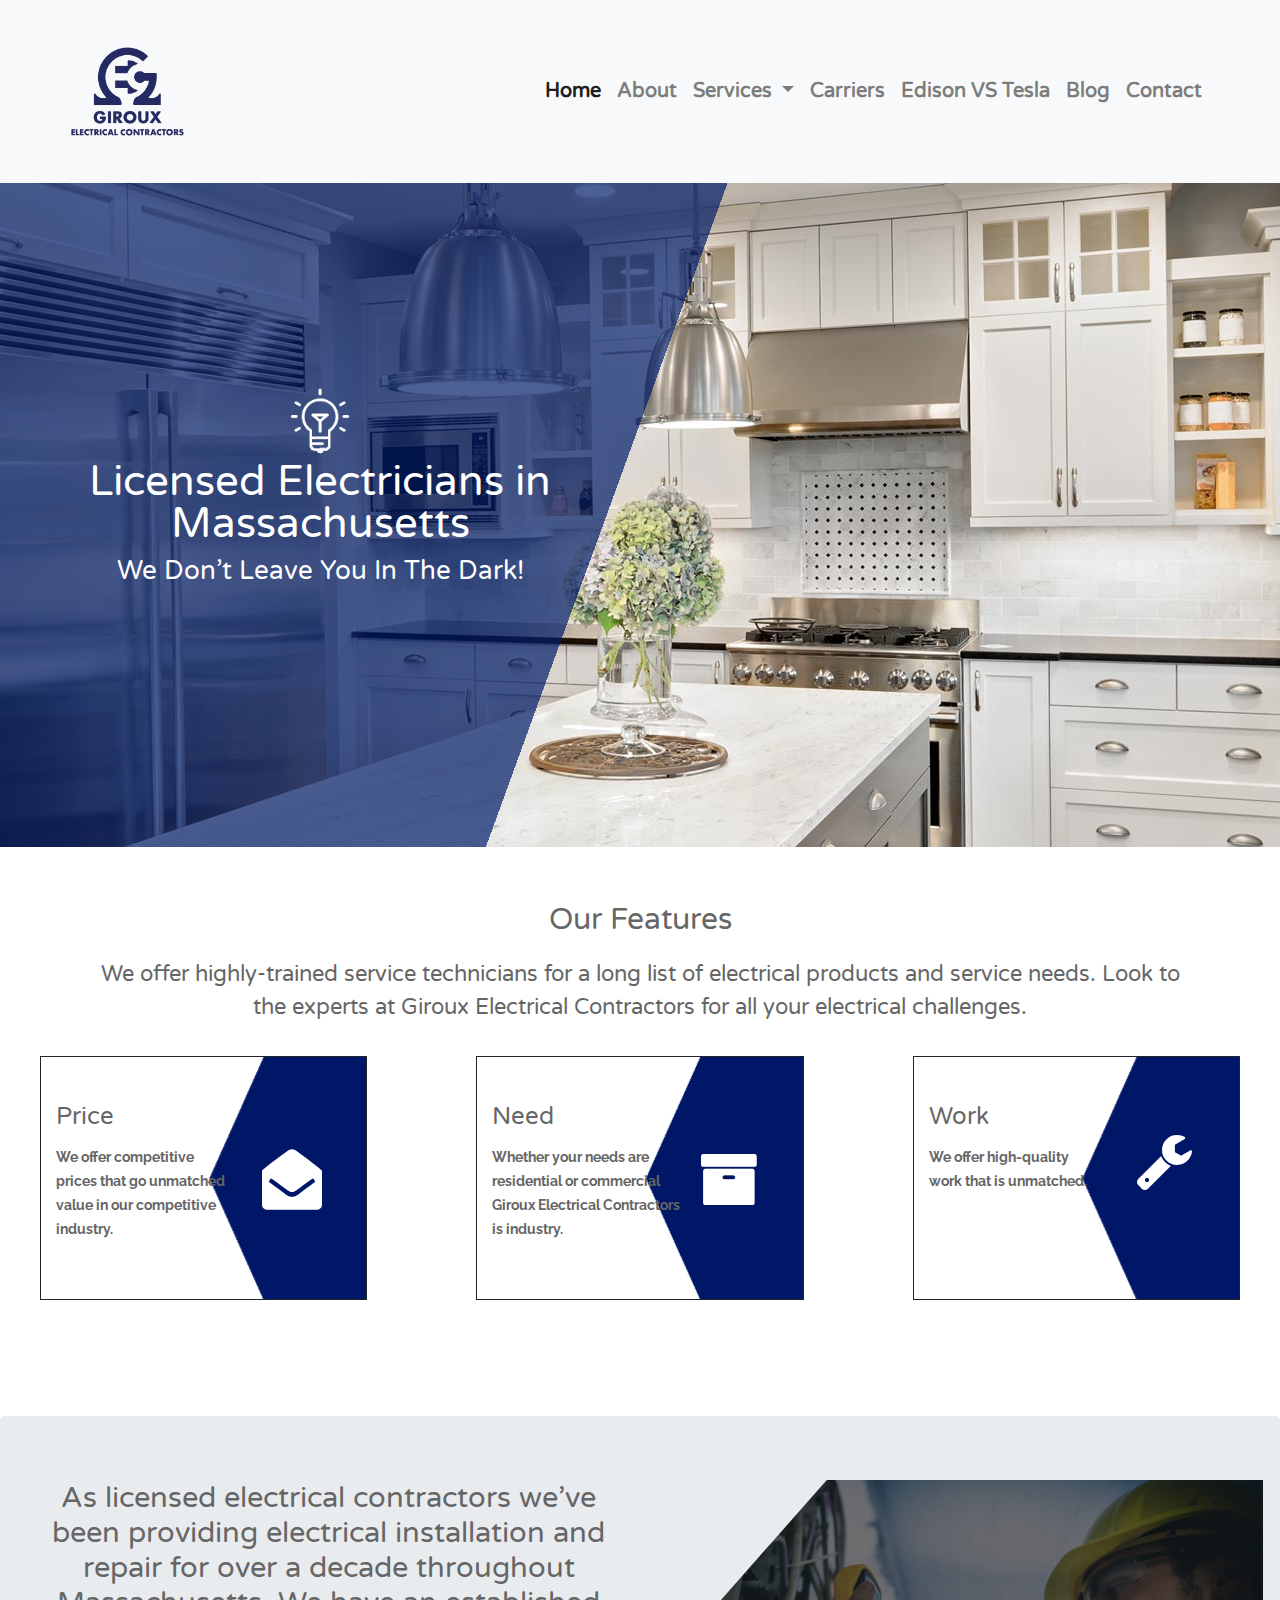
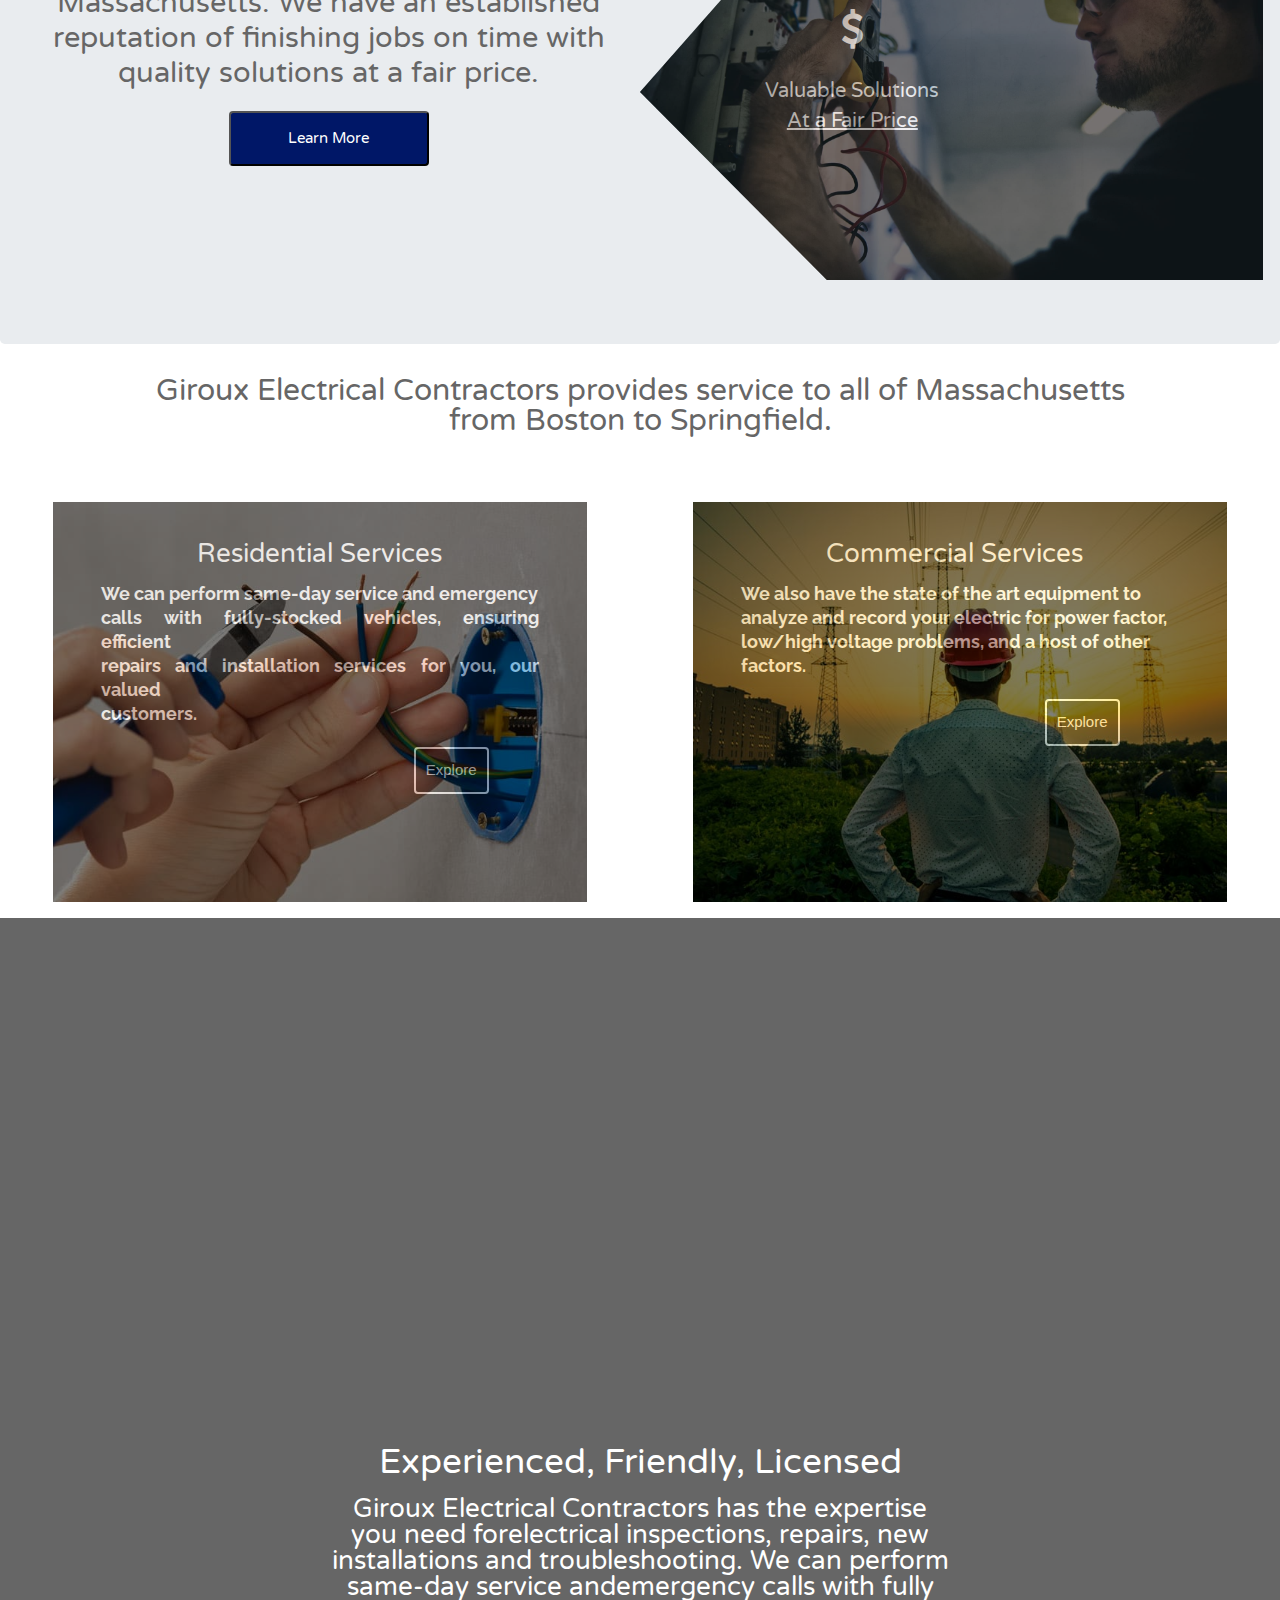
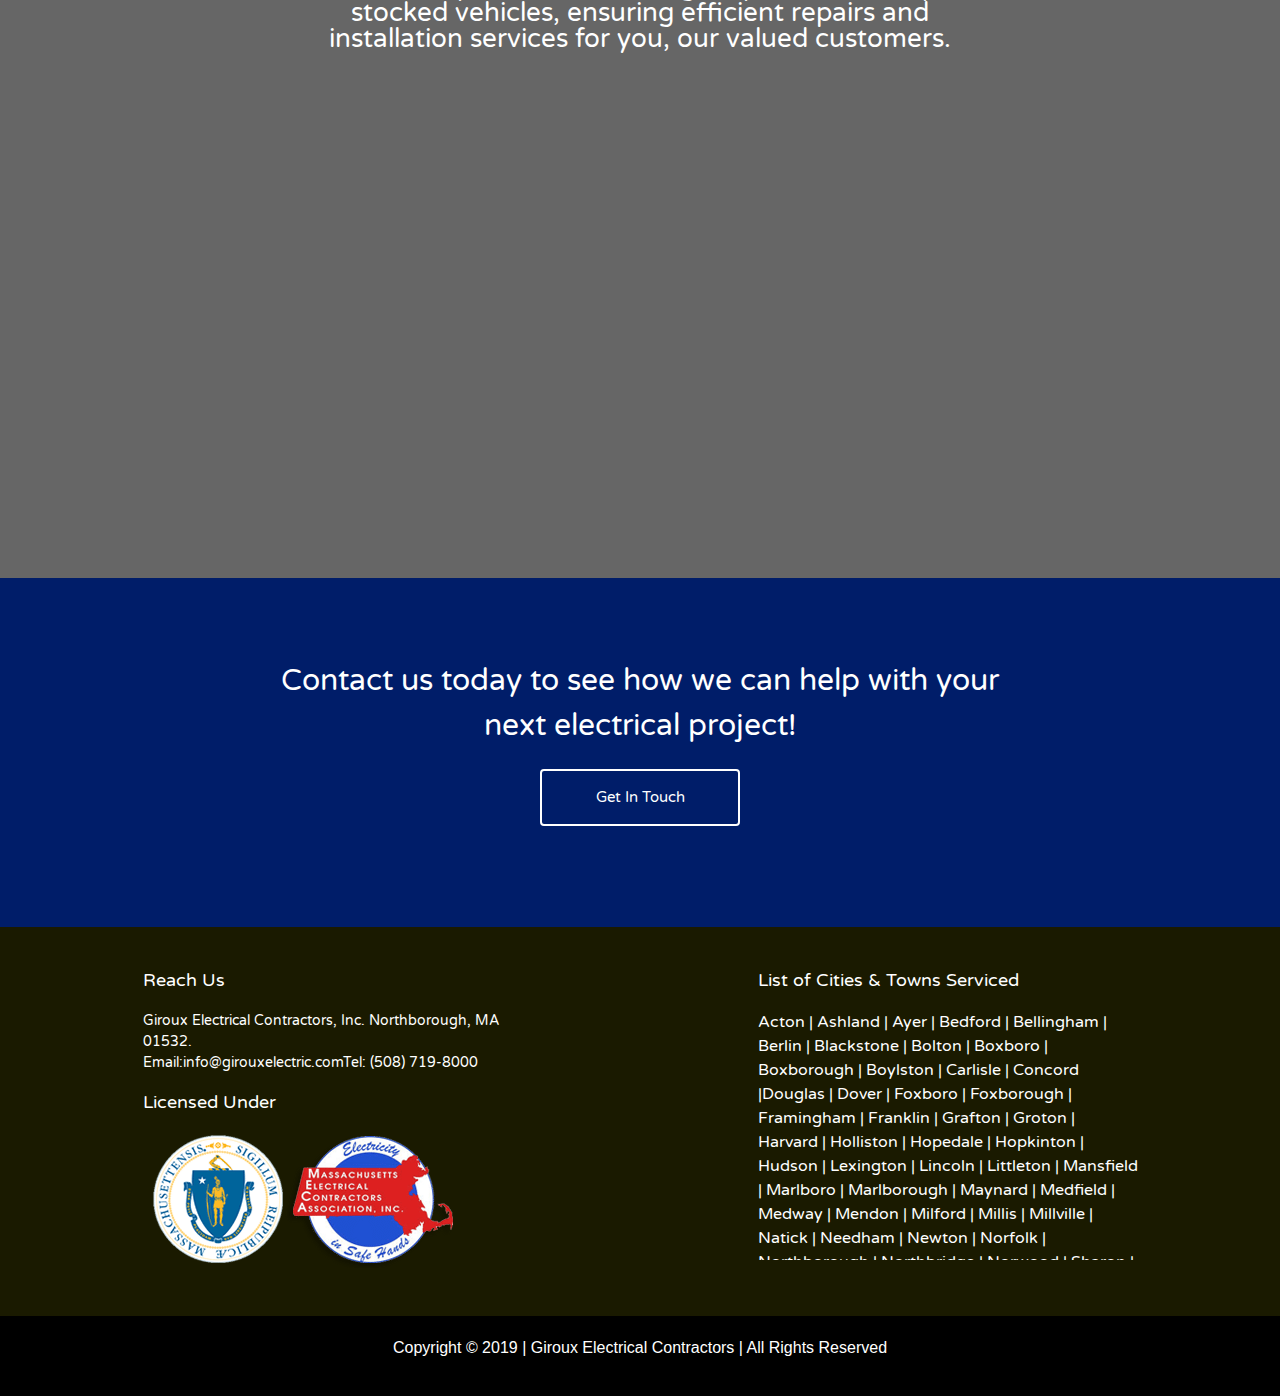
==== index.html @ e012de48 "Add files via upload" ====
<!DOCTYPE html>
<html>
<head>
	<title></title>
	<meta charset="utf-8">
    <meta http-equiv="X-UA-Compatible" content="IE=edge">
    <meta name="viewport" content="width=device-width, initial-scale=1">
	<link rel="stylesheet" href="https://maxcdn.bootstrapcdn.com/bootstrap/4.5.2/css/bootstrap.min.css">
	<script src="https://ajax.googleapis.com/ajax/libs/jquery/3.5.1/jquery.min.js"></script>
	<script src="https://cdnjs.cloudflare.com/ajax/libs/popper.js/1.16.0/umd/popper.min.js"></script>
	<script src="https://maxcdn.bootstrapcdn.com/bootstrap/4.5.2/js/bootstrap.min.js"></script>
	<link rel="stylesheet" type="text/css" href="style1.css">
	<link href='https://fonts.googleapis.com/css?family=Varela Round' rel='stylesheet'>
	<script src="script.js" type="text/javascript"></script>
	<link rel="stylesheet" href="https://cdnjs.cloudflare.com/ajax/libs/font-awesome/4.7.0/css/font-awesome.min.css">
</head>
<body>
	<header>
	<nav class="navbar navbar-expand-md bg-light navbar-light fixed-top" id="navbar">
	<div class="container" style="flex-wrap: nowrap;padding-left: 0 !important;padding-right: 0 !important;">
    <a class="navbar-brand" href="#"><img src="giroux-new-logo.png" style="width: 30%;" class="img-fluid" id="logo"></a>
   <button class="navbar-toggler ml-auto" type="button" data-toggle="collapse" style="position: relative;bottom: 5%;" data-target="#collapsibleNavbar">
    <span class="navbar-toggler-icon"></span>
   </button>
  <div class="collapse navbar-collapse" id="collapsibleNavbar">
    <ul class="navbar-nav ml-auto">
      <li class="nav-item">
        <a class="nav-link active" href="index.html">Home</a>
      </li>
      <li class="nav-item">
        <a class="nav-link" href="about.html">About</a>
      </li>
      <li class="nav-item dropdown">
        <a class="nav-link dropdown-toggle" href="services.html" id="navbarDropdown" role="button"  aria-haspopup="true" aria-expanded="false">
          Services
        </a>
        <div class="dropdown-menu" aria-labelledby="navbarDropdown">
          <a class="dropdown-item" href="#">Residential Services</a>
          <a class="dropdown-item" href="#">Commercial Services</a>
        </div>
      </li>
        <li class="nav-item">
        <a class="nav-link" href="Carriers.html">Carriers</a>
      </li>
      <li class="nav-item">
        <a class="nav-link" href="#">Edison VS Tesla</a>
      </li>
      <li class="nav-item">
        <a class="nav-link" href="blog.html">Blog</a>
      </li>
      <li class="nav-item">
        <a class="nav-link" href="contact.html">Contact</a>
      </li>
    </ul>
  </div>
</div>
</nav>
</header>

<section>
		<div class="back1" style="z-index: -10;">
			<div class="back2">
				<div class="back3">
					<p class="p1">
						<img src="energy-icon.png" width="80" height="80"><br>
						Licensed Electricians in<br>
						Massachusetts<br>
						<font class="p2">We Don’t Leave You In The Dark!</font>
				    </p>
				</div>
			</div>
		</div>
	</section>

<section>
	<div class="container txtbox">
		<p style="font-size: 30px;">Our Features</p>
		<p style="font-size: 22px;">We offer highly-trained service technicians for a long list of electrical products and service needs. Look to the experts at Giroux Electrical Contractors for all your electrical challenges.</p>
	</div>
</section>

<section>
	<div class="container-fluid p-0 m-0 sect1">
		<div class="row justify-content-around">
			<div class="col-lg-3 col-md-12 col-sm-12 my-3 f1 my-3">
				<div class="box1">
					<p class="para1">Price</p>
					<b><p class="para2">We offer competitive<br>
						prices that go unmatched<br>
						value in our competitive<br>
						industry.
					</p></b>
				</div>
				<div class="box2">
					<i class="fa fa-envelope-open" aria-hidden="true"></i>
				</div>
			</div>
			<div class="col-lg-3 col-md-12 col-sm-12 my-3 f1 my-3">
				<div class="box1">
						
						<p class="para1">Need</p>
						<b><p class="para2">Whether your needs are<br>
						residential or commercial<br>
						Giroux Electrical Contractors<br>
						is industry.
					    </p></b>
			    </div>
			    <div class="box2">
			    	<i class="fa fa-archive" aria-hidden="true"></i>
			    </div>
				
			</div>
			<div class="col-lg-3 col-md-12 col-sm-12 my-3 f1 my-3">
				<div class="box1">
						<p class="para1">Work</p>
						<b><p class="para2">We offer high-quality<br>
						  work that is unmatched.
					    </p></b>
				</div>
				<div class="box3">
					<i class="fa fa-wrench" aria-hidden="true"></i>
				</div>
				
			</div>
		</div>
	</div>
</section>
<section>
	<div class="jumbotron sect2">
		<div class="row">
			<div class="col-sm-6 sec1">
				<p>
					As licensed electrical contractors we’ve been providing
					electrical installation and repair for over a decade
					throughout Massachusetts. We have an established reputation
					of finishing jobs on time with quality solutions at a fair price.
				</p>
				<p><button class="button3"><span>Learn More</span></button></p>
			</div>
			<div class="col-sm-6 sec2">
				<div class="row bgblack">
						<div class="txtdiv2" style=" position: relative; top: 30%;left: 10%">
							<p style="font-size: 40px;"><i class="fa fa-usd" aria-hidden="true"></i></p>
							<p style="font-size: 20px;">Valuable Solutions<br>
							 <u>At a Fair Price</u>
							</p>
						</div>
						
					
				</div>
			</div>
		</div>
	</div>
</section>

<section>
	<div class="container">
			<p class="sec3">
			Giroux Electrical Contractors provides service to all of Massachusetts<br> from Boston to Springfield.
		    </p>
	</div>
	<div class="container-fluid sect3">
		
	    <div class="row justify-content-around r1">
	    	<div class="col-sm-5 s3 ml-0 my-3">
	    		<div class="row bgr">
	    			<div class="bgtxt px-5">
	    				<p class="parag1">Residential Services</p>
	    				<b><p class="parag2">
	    					We can perform same-day service and emergency<br>calls with fully-stocked vehicles, ensuring efficient<br>repairs and installation services for you, our valued<br>customers.
	    				</p></b>
	    				<p><button class="button"><span>Explore</span></button></p>
	    			</div>
	    			<div style="margin-top: 50px;"></div>
	    		</div>
	    	</div>
	    	<div class="col-sm-5 s4 my-3">
	    		<div class="row bgr">
	    			<div class="bgtxt px-5">
	    				<p class="parag1">Commercial Services</p>
	    				<b><p class="parag2">
	    					We also have the state of the art equipment to<br>analyze and record your electric for power factor,<br> low/high voltage problems, and a host of other<br> factors.
	    				</p></b>
	    				<p><button class="button"><span>Explore</span></button>
	    			</div>
	    			<div style="margin-top: 50px;"></p></div>
	    		</div>
	    	</div>
	    </div>
	</div>
</section>

<section>
	<div class="container-fluid cont">
	  <div class="contents">
	    <p class="prg1">Experienced, Friendly, Licensed</p>
	    <p class="prg2">Giroux Electrical Contractors has the expertise you need forelectrical inspections, repairs, new installations and troubleshooting. We can perform same-day service andemergency calls with fully stocked vehicles, ensuring efficient repairs and installation services for you, our valued customers. </p>
	  </div>
	 </div>
</section>
<section>
	<div class="container-fluid bottom">
		<p>Contact us today to see how we can help with your<br> next electrical project!</p>
		<p><button class="button1"><span>Get In Touch</span></button></p>
	</div>
</section>

<section>
	<div class="container-fluid foot1">
		<div class="row justify-content-around">
			<div class="col-sm-4">
				<p class="fp1">Reach Us</p>
				 <p class="fp2">Giroux Electrical Contractors, Inc. Northborough, MA 01532.<br>
				 Email:<a href="mailto:info@girouxelectric.com" style="text-decoration: none;color: white;">info@girouxelectric.com</a>Tel: (508) 719-8000</p>
			     <p class="fp1">Licensed Under</p>
				
				<img src="logo-img.png" class="lastlogo">
			</div>
			<div class="col-sm-4">
				<p class="fp1">List of Cities & Towns Serviced</p>
				<p class="fp3">
					Acton | Ashland | Ayer | Bedford | Bellingham | Berlin | Blackstone | Bolton | Boxboro | Boxborough | Boylston | Carlisle | Concord |Douglas | Dover | Foxboro | Foxborough | Framingham | Franklin | Grafton | Groton | Harvard | Holliston | Hopedale | Hopkinton | Hudson | Lexington | Lincoln | Littleton | Mansfield | Marlboro | Marlborough | Maynard | Medfield | Medway | Mendon | Milford | Millis | Millville | Natick | Needham | Newton | Norfolk | Northborough | Northbridge | Norwood | Sharon | Sherborn | Shirley | Shrewsbury | Southborough | Stow | Sudbury | Upton | Uxbridge | Walpole | Wayland | Wellesley | Westborough | Westford | Weston | Westwood | Wrentham | Nutting Lake | Pinehurst | North Billerica | North Chelmsford | Waltham | Nonatum | Auburndale | Waban | Newtonville | Chestnut Hill | Brook Farm | Bellevue Hill | Georgetown | Hayden Row | Southville | Cordaville | Woodville | Farnumsville | Riverdale | Babson Park | New Town | Littleton Common | West Concord | Gleasondale | Fayville | South Milford | White City | Sheldonville | Worcester | Milburry | Sutton | Plainville
				</p>
			</div>
		</div>
	</div>
</section>
<footer>
	<div class="container-fluid footer">
		<p>Copyright © 2019 | Giroux Electrical Contractors | All Rights Reserved</p>
	</div>
</footer>

</body>
</html>
---- style1.css ----
@import url('https://fonts.googleapis.com/css2?family=Raleway:wght@100&display=swap');

.nav-link{
	font-style: normal;
	font-size: 20px;
	font-weight: 600;
	line-height: 14px;
	color: #001767;
	font-family: Varela Round, Helvetica, Arial, Lucida, sans-serif;
}
#navbar {
  background-color: #f1f1f1;
  padding: 40px 10px;
  transition: 1s;
  position: fixed;
  width: 100%;
}

#navbar #logo {
  
  transition: 1.0s;
}
.dropdown:hover .dropdown-menu {display: block;}


.back1{
	background-image: url("residential-electrical-contractor.jpg");
	height: 847px;
	width: 100%;
	background-position: center;
	background-size: cover;
	background-repeat: no-repeat;
}
.back2{
	background: linear-gradient(110deg,rgba(0,29,105,.7)50%,rgb(0,32,128,0)0%);
	height: 847px;
	width: 100%;
}
.back3{
	position: relative;
    top: 45%;
	width: 50%;
	height: 200px;
	text-align: center;
	font-family: Varela Round, Helvetica, Arial, Lucida, sans-serif;
}
.p1{
	font-style: normal;
	font-size: 42px;
	color: white;
	line-height: 42px;
	font-weight: 500px;
	font-family: Varela Round, Helvetica, Arial, Lucida, sans-serif;
}
.p2{
	font-size: 26px;
	height: 24px;
	font-weight: 500px;
	color: white;
	font-family: Varela Round, Helvetica, Arial, Lucida, sans-serif;
}
.txtbox{
	margin-top: 50px;
	text-align: center;
	font-family: Varela Round, Helvetica, Arial, Lucida, sans-serif;
	color: #666666;
}

.f1{
	background-image: url("feature-bg-icon-final.png");
	background-position: right;
	background-repeat: no-repeat;
	border: 1px solid;
}
.sect2{
	margin-top: 100px;
}
.sec1{
	text-align: center;
	font-size: 29px;
	font-family: Varela Round, Helvetica, Arial, Lucida, sans-serif;
	color: #666666;
	line-height: 35px;
	font-style: normal;
	font-weight: 500px;

}
.sec2{
	background-image: url("Giroux-Electric-home-service.jpg");
	clip-path: polygon(100% 0,30% 0,0 53%,30% 100%,100% 100%);
	height: 400px;
	background-position: center;
	background-repeat: no-repeat;
	background-size: cover;
}
.txtdiv1{;
	font-family: Varela Round, Helvetica, Arial, Lucida, sans-serif;
	text-align: center;
	color: white;
	height: 200px;
	width: 300px;
}
.txtdiv2{
	font-family: Varela Round, Helvetica, Arial, Lucida, sans-serif;
	text-align: center;
	color: white;
	height: 200px;
	width: 300px;
}
.bgblack{
	background-color: black;
	height: 400px;
	opacity: 0.5;
}
.sect3{
	text-align: center;
}
.sec3{
	text-align: center;
	font-size: 30px;
	line-height: 30px;
	font-family: Varela Round, Helvetica, Arial, Lucida, sans-serif;
	color: #666666;
}
.box1{
	width: 70%;
	position: relative;
	top: 20%;
}
.box2{
    width: 25%;
	position: relative;
	left: 70%;
	bottom: 30%;
	color: white;
	font-size: 60px;
}
.box3{
    width: 30%;
	position: relative;
	left: 70%;
	bottom: 18%;
	color: white;
	font-size: 60px;
	float: left;
}
.para1{
	font-size: 24px;
	line-height: 24px;
	color: #666666;
	font-weight: 500px;
    font-family: Varela Round, Helvetica, Arial, Lucida, sans-serif;
}
.para2{
	font-size: 14px;
	line-height: 24px;
	color: #666666;
	font-weight: 500px;
	font-family: Raleway, Helvetica, Arial, Lucida, sans-serif;
}
.icon{
	
}
.sect3{
	margin-top: 50px;
}
.r1{
	margin-top: 50px;
}
.s3{
	background-image: url("residential-service.jpg");
	background-position: center;
	background-repeat: no-repeat;
	background-size: cover;
	height: 400px;
}
.s4{
	background-image: url("commercial-service.jpg");
	background-position: center;
	background-repeat: no-repeat;
	background-size: cover;
	height: 400px;
}
.bgr{
	background-color: black;
	opacity: 0.5;
	color: white;
	height: 400px;
	
}

.bgtxt{
	position: relative;
	top: 10%;
	text-align: center;
}
.parag1{
	font-size: 26px;
	font-family: Varela Round, Helvetica, Arial, Lucida, sans-serif;
	line-height: 24px;
	z-index: 10;
}
.parag2{
	font-size: 18px;
	font-family: Raleway, Helvetica, Arial, Lucida, sans-serif;
	line-height: 24px;
	text-align: justify;
	z-index: 10;
}
.button {
  position: relative;
  left: 30%;
  bottom: 20%;
  border-radius: 4px;
  background-color: #FFFFFF00;
  border: 2px solid white;
  color: #FFFFFF;
  text-align: center;
  font-size: 15px;
  padding: 10px;
  transition: all 0.5s;
  cursor: pointer;
  margin: 5px;
}

.button span {
  cursor: pointer;
  display: inline-block;
  position: relative;
  transition: 0.5s;
}

.button span:after {
  content: '\00bb';
  position: absolute;
  opacity: 0;
  top: 0;
  right: -20px;
  transition: 0.5s;
}

.button:hover span {
  padding-right: 20px;
}

.button:hover span:after {
  opacity: 1;
  right: 0;
}
.cont {
 width: 100%;
 height: 140vh;
 background-image: url("home-botton-img.jpg");
 background-size: cover;
 background-attachment: fixed;
 background-repeat: no-repeat;
 background-color: rgb(0,0,0,.6);
 background-blend-mode: overlay;
 color: #fff;
}

.contents {
 width: 50%;
 position: relative;
 top: 50%;
 left: 50%;
 transform: translate(-50%, -50%);
 text-align: center;
}

.prg2 {
 font-family: "Varela Round", Helvetica, Arial, Lucida, sans-serif;
 font-size: 26px;
 line-height: 26px;
}

.prg1{
	font-family: "Varela Round", Helvetica, Arial, Lucida, sans-serif;
	font-size: 35px;
	line-height: 35px;
}
.bottom{
	text-align: center;
	height: auto;
	padding: 80px;
	font-size: 30px;
	font-weight: 30px;
	color: white;
	background: #001D69;
	font-family: Varela Round, Helvetica, Arial, Lucida, sans-serif;
}
.parag3{
	font-size: 35px;
	font-family: Varela Round, Helvetica, Arial, Lucida, sans-serif;
	color: white;
	line-height: 35px;
	z-index: 10;
}
.parag4{
	font-size: 24px;
	font-family: Varela Round, Helvetica, Arial, Lucida, sans-serif;
    color: white;
	line-height: 24px;
	z-index: 10;
}
.button1 {
  bottom: 20%;
  border-radius: 4px;
  background-color: #FFFFFF00;
  border: 2px solid white;
  color: #FFFFFF;
  text-align: center;
  font-size: 15px;
  padding: 15px;
  width: 200px;
  transition: all 0.5s;
  cursor: pointer;
  margin: 5px;
}

.button1 span {
  cursor: pointer;
  display: inline-block;
  position: relative;
  transition: 0.5s;
}

.button1 span:after {
  content: '\00bb';
  position: absolute;
  opacity: 0;
  top: 0;
  right: -20px;
  transition: 0.5s;
}

.button1:hover span {
  padding-right: 20px;
}

.button1:hover span:after {
  opacity: 1;
  right: 0;
}
.foot1{
	background-color: #1a1a00;
	color: white;
	font-family: Varela Round, Helvetica, Arial, Lucida, sans-serif;
	padding: 40px;
}
.fp1{
	font-size: 18px;
}
.fp2{
	font-size: 14px;
}
.fp3{
	height: 250px;
	overflow-y: scroll;
}
.footer{
	text-align: center;
	padding: 20px;
	background-color: black;
	color: white;
}

.button3 {
  border-radius: 4px;
  background-color: #001767;
  color: #FFFFFF;
  text-align: center;
  font-size: 15px;
  padding: 8px;
  width: 200px;
  transition: all 0.5s;
  cursor: pointer;
  margin: 5px;
}

.button3 span {
  cursor: pointer;
  display: inline-block;
  position: relative;
  transition: 0.5s;
}

.button3 span:after {
  content: '\00bb';
  position: absolute;
  opacity: 0;
  top: 0;
  right: -20px;
  transition: 0.5s;
}

.button3:hover span {
  padding-right: 20px;
}

.button3:hover span:after {
  opacity: 1;
  right: 0;
}

@media(max-width: 760px ){
	.back2{
	background: linear-gradient(0deg,rgba(0,29,105,.7)50%,rgb(0,32,128,0)50%);
	height: 847px;
	width: 100%;
     }
    	.parag3{
    		font-size: 20px;
    	}
        .parag4{
    	font-size: 15px;
       }
       .back3{
       	position: relative;
       	top: 55%;
       	left: 25%;
        width: 50%;
       	height: 200px;
       	text-align: center;
       	font-family: Varela Round, Helvetica, Arial, Lucida, sans-serif;
       }
       .p1{
       	font-style: normal;
       	font-size: 24px;
       	color: white;
       	line-height: 42px;
       	font-weight: 500px;
       	font-family: Varela Round, Helvetica, Arial, Lucida, sans-serif;
       }
       .p2{
       	font-size: 16px;
       	height: 24px;
       	font-weight: 500px;
       	color: white;
       	font-family: Varela Round, Helvetica, Arial, Lucida, sans-serif;
       }
      
       .box2{
        width: 30%;
       	position: relative;
       	left: 80%;
       	bottom: 30%;
       	color: white;
       	font-size: 60px;
       	float: left;
       }
       .box3{
           width: 30%;
       	position: relative;
       	left: 80%;
       	bottom: 18%;
       	color: white;
       	font-size: 60px;
       	float: left;
       }
       .lastlogo{
       	width: 80%;
       }
       .contents {
        width: 50%;
        position: relative;
        top: 50%;
        left: 50%;
        transform: translate(-50%, -50%);
        text-align: center;
       }

       .parag1{
       	font-size: 18px;
       	font-family: Varela Round, Helvetica, Arial, Lucida, sans-serif;
       	line-height: 24px;
       	z-index: 10;
       }
       .parag2{
       	font-size: 14px;
       	font-family: Raleway, Helvetica, Arial, Lucida, sans-serif;
       	line-height: 24px;
       	text-align: justify;
       	z-index: 10;
       }
       .prg2 {
        font-family: "Varela Round", Helvetica, Arial, Lucida, sans-serif;
        font-size: 20px;
        line-height: 26px;
       }

       .prg1{
       	font-family: "Varela Round", Helvetica, Arial, Lucida, sans-serif;
       	font-size: 26px;
       	line-height: 35px;
       }

}
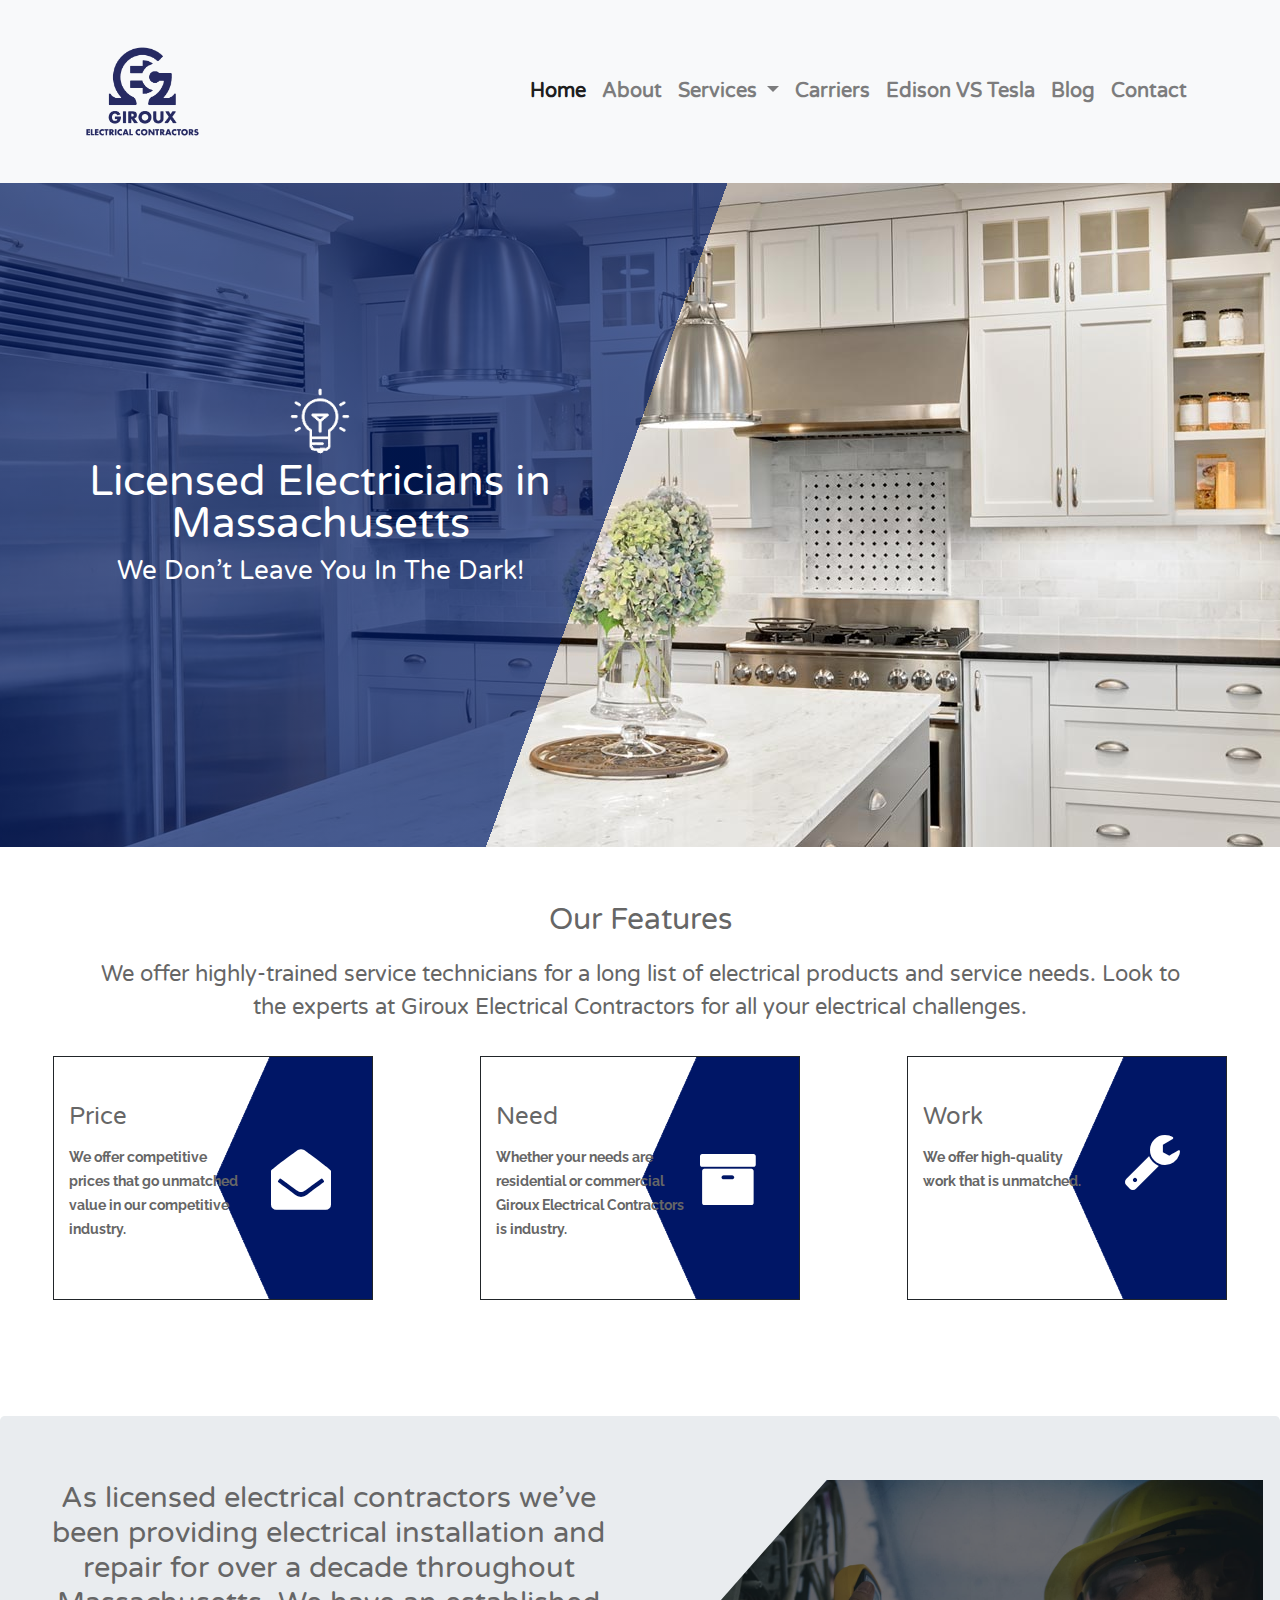
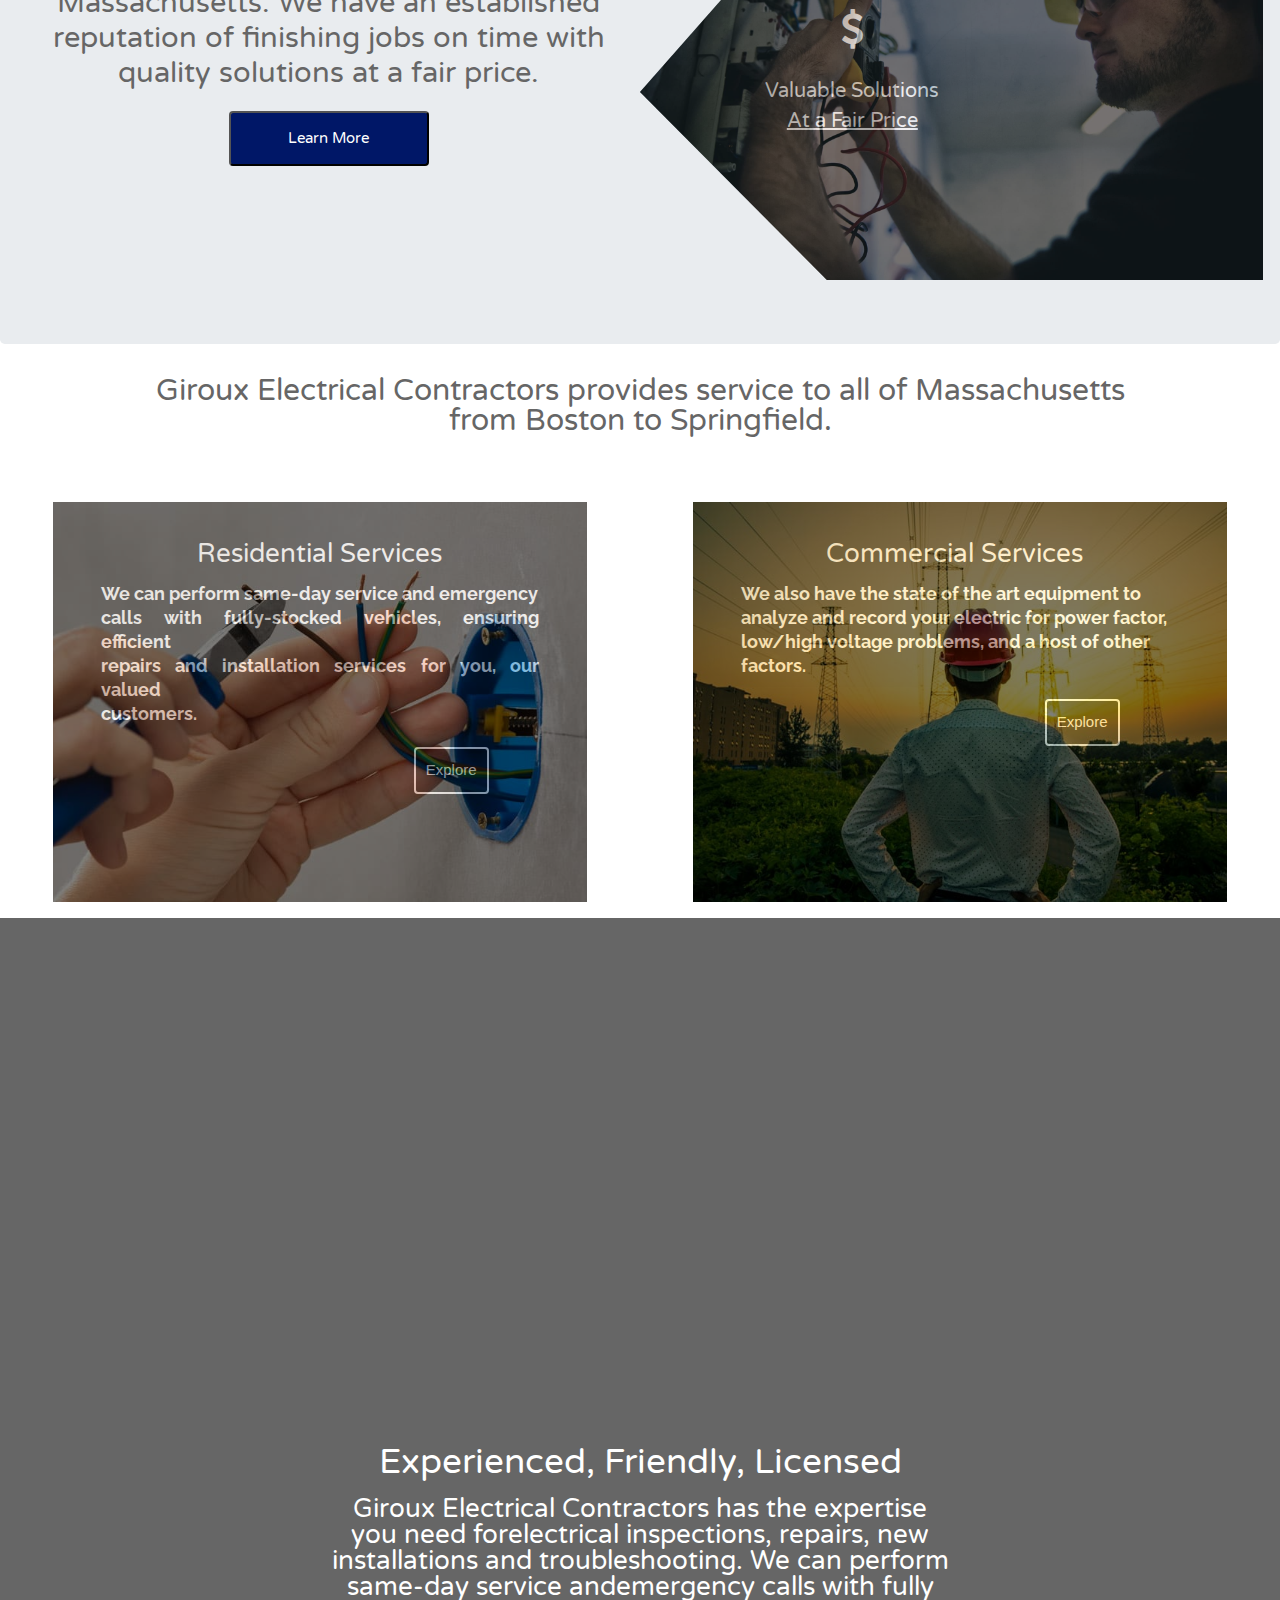
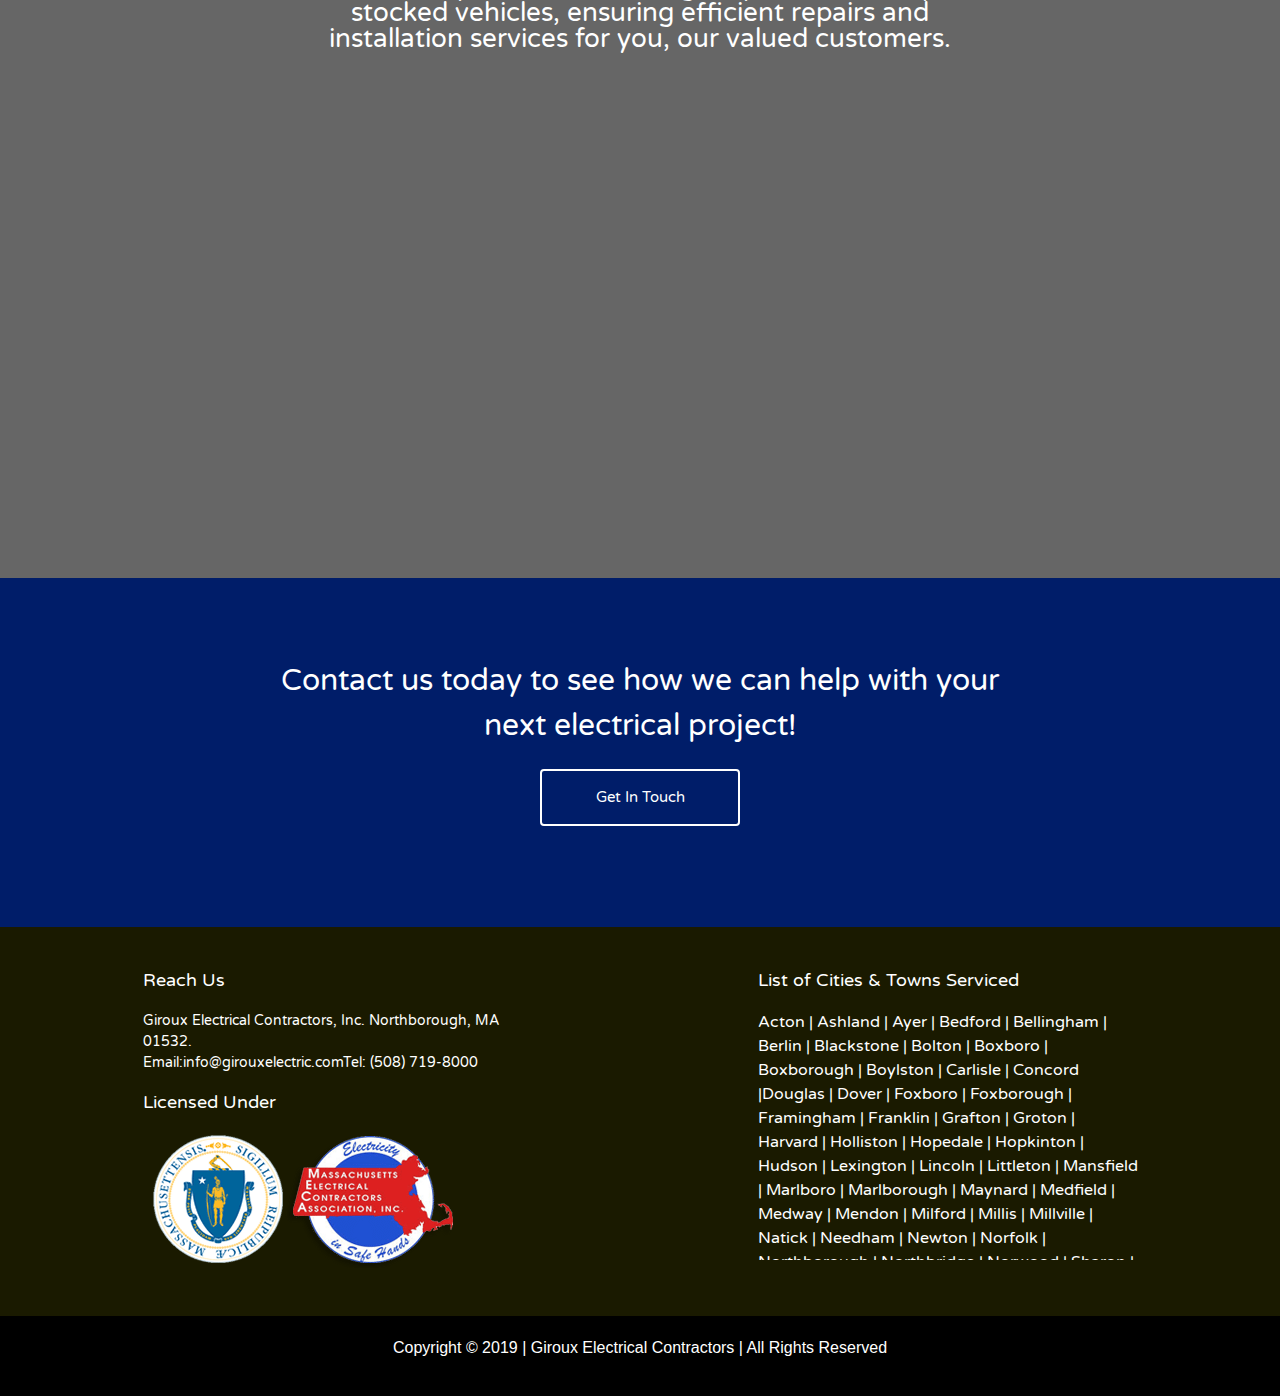
==== commit 7e7f6962: "final" ====
--- a/index.html
+++ b/index.html
@@ -15,13 +15,15 @@
 	<link rel="stylesheet" href="https://cdnjs.cloudflare.com/ajax/libs/font-awesome/4.7.0/css/font-awesome.min.css">
 </head>
 <body>
-	<header>
+<header>
 	<nav class="navbar navbar-expand-md bg-light navbar-light fixed-top" id="navbar">
-	<div class="container" style="flex-wrap: nowrap;padding-left: 0 !important;padding-right: 0 !important;">
-    <a class="navbar-brand" href="#"><img src="giroux-new-logo.png" style="width: 30%;" class="img-fluid" id="logo"></a>
-   <button class="navbar-toggler ml-auto" type="button" data-toggle="collapse" style="position: relative;bottom: 5%;" data-target="#collapsibleNavbar">
-    <span class="navbar-toggler-icon"></span>
-   </button>
+	<div class="container">
+    <a class="navbar-brand" href="#"><img src="giroux-new-logo.png" style="width: 30%;" class="img-fluid" id="logo">
+		<button class="navbar-toggler ml-auto" type="button" data-toggle="collapse" style="position:relative; left: 50%;" data-target="#collapsibleNavbar">
+			<span class="navbar-toggler-icon"></span>
+		</button>
+	</a>
+   
   <div class="collapse navbar-collapse" id="collapsibleNavbar">
     <ul class="navbar-nav ml-auto">
       <li class="nav-item">
@@ -56,6 +58,7 @@
 </div>
 </nav>
 </header>
+
 
 <section>
 		<div class="back1" style="z-index: -10;">
@@ -81,7 +84,7 @@
 
 <section>
 	<div class="container-fluid p-0 m-0 sect1">
-		<div class="row justify-content-around">
+		<div class="justify-content-around" style="display: flex;flex-wrap: wrap;">
 			<div class="col-lg-3 col-md-12 col-sm-12 my-3 f1 my-3">
 				<div class="box1">
 					<p class="para1">Price</p>
--- a/style1.css
+++ b/style1.css
@@ -15,6 +15,14 @@
   position: fixed;
   width: 100%;
 }
+/* .row {
+    display: -ms-flexbox;
+    display: flex;
+    -ms-flex-wrap: wrap;
+    flex-wrap: wrap;
+    margin-right: -15px !important; 
+    margin-left: -15px !important; 
+} */
 
 #navbar #logo {
   
